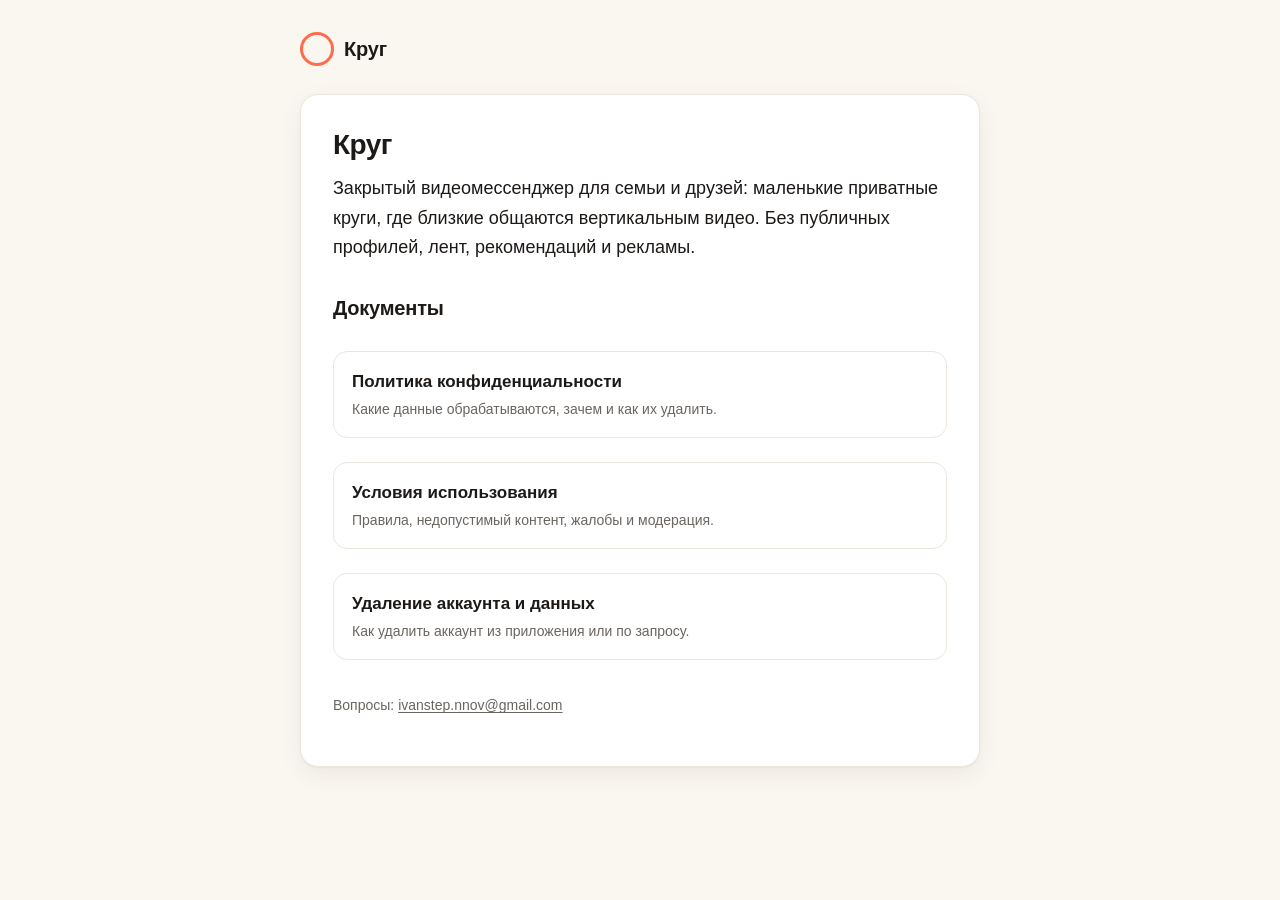
==== index.html @ ccc9c0a8 "site: юридика + инвайт-страница /join (404-трюк) для Круга Публичный user-site stptt.github.io: пере" ====
<!doctype html>
<html lang="ru">
  <head>
    <meta charset="utf-8" />
    <meta name="viewport" content="width=device-width, initial-scale=1" />
    <title>Круг — документы</title>
    <meta
      name="description"
      content="Круг — закрытый видеомессенджер для семьи и друзей. Политика конфиденциальности, условия использования и удаление аккаунта."
    />
    <meta name="robots" content="index, follow" />
    <link rel="stylesheet" href="style.css" />
  </head>
  <body>
    <main class="wrap">
      <span class="brand">
        <span class="brand__mark" aria-hidden="true"></span>
        <span class="brand__name">Круг</span>
      </span>

      <div class="card">
        <h1>Круг</h1>
        <p class="lead">
          Закрытый видеомессенджер для семьи и друзей: маленькие приватные круги, где близкие
          общаются вертикальным видео. Без публичных профилей, лент, рекомендаций и рекламы.
        </p>

        <h2>Документы</h2>
        <ul class="doc-links">
          <li>
            <a href="privacy.html">
              <div class="doc-title">Политика конфиденциальности</div>
              <div class="doc-desc">Какие данные обрабатываются, зачем и как их удалить.</div>
            </a>
          </li>
          <li>
            <a href="terms.html">
              <div class="doc-title">Условия использования</div>
              <div class="doc-desc">Правила, недопустимый контент, жалобы и модерация.</div>
            </a>
          </li>
          <li>
            <a href="delete-account.html">
              <div class="doc-title">Удаление аккаунта и данных</div>
              <div class="doc-desc">Как удалить аккаунт из приложения или по запросу.</div>
            </a>
          </li>
        </ul>

        <p class="foot">
          Вопросы: <a href="mailto:ivanstep.nnov@gmail.com">ivanstep.nnov@gmail.com</a>
        </p>
      </div>
    </main>
  </body>
</html>
---- style.css ----
/* Круг — публичные страницы (политика, условия, удаление аккаунта, приглашения).
   Палитра из приложения: фон #FAF6F0, акцент #FF6B4B. Светлая + тёмная тема. */

:root {
  --bg: #faf6f0;
  --surface: #ffffff;
  --text: #1c1917;
  --muted: #6b6560;
  --accent: #ff6b4b;
  --accent-strong: #e2543a;
  --border: #ece5db;
  --shadow: 0 1px 2px rgba(28, 25, 23, 0.04), 0 8px 24px rgba(28, 25, 23, 0.06);
}

@media (prefers-color-scheme: dark) {
  :root {
    --bg: #16130f;
    --surface: #201c17;
    --text: #f2ede6;
    --muted: #a8a09a;
    --accent: #ff7d5f;
    --accent-strong: #ff936f;
    --border: #322c25;
    --shadow: 0 1px 2px rgba(0, 0, 0, 0.3), 0 8px 24px rgba(0, 0, 0, 0.35);
  }
}

* {
  box-sizing: border-box;
}

html {
  -webkit-text-size-adjust: 100%;
}

body {
  margin: 0;
  background: var(--bg);
  color: var(--text);
  font-family: -apple-system, BlinkMacSystemFont, "Segoe UI", Roboto, "Helvetica Neue",
    Arial, "Noto Sans", sans-serif;
  font-size: 17px;
  line-height: 1.65;
  -webkit-font-smoothing: antialiased;
}

.wrap {
  max-width: 720px;
  margin: 0 auto;
  padding: 32px 20px 64px;
}

/* Шапка с названием */
.brand {
  display: inline-flex;
  align-items: center;
  gap: 10px;
  text-decoration: none;
  color: var(--text);
  margin-bottom: 28px;
}

.brand__mark {
  width: 34px;
  height: 34px;
  border-radius: 50%;
  border: 3px solid var(--accent);
  flex: 0 0 auto;
}

.brand__name {
  font-size: 20px;
  font-weight: 700;
  letter-spacing: -0.01em;
}

/* Карточка контента */
.card {
  background: var(--surface);
  border: 1px solid var(--border);
  border-radius: 18px;
  box-shadow: var(--shadow);
  padding: 32px 32px 36px;
}

@media (max-width: 560px) {
  body {
    font-size: 16px;
  }
  .wrap {
    padding: 24px 16px 48px;
  }
  .card {
    padding: 24px 20px 28px;
    border-radius: 14px;
  }
}

h1 {
  font-size: 28px;
  line-height: 1.25;
  letter-spacing: -0.02em;
  margin: 0 0 6px;
}

h2 {
  font-size: 20px;
  line-height: 1.3;
  letter-spacing: -0.01em;
  margin: 32px 0 10px;
}

.updated {
  color: var(--muted);
  font-size: 14px;
  margin: 0 0 8px;
}

.lead {
  font-size: 18px;
  color: var(--text);
}

p {
  margin: 12px 0;
}

a {
  color: var(--accent-strong);
  text-decoration: underline;
  text-underline-offset: 2px;
}

a:hover {
  color: var(--accent);
}

ul {
  margin: 12px 0;
  padding-left: 22px;
}

li {
  margin: 6px 0;
}

strong {
  font-weight: 650;
}

/* Таблица данных (политика) */
.table-scroll {
  overflow-x: auto;
  margin: 16px 0;
  border: 1px solid var(--border);
  border-radius: 12px;
}

table {
  border-collapse: collapse;
  width: 100%;
  font-size: 15px;
}

th,
td {
  text-align: left;
  padding: 10px 14px;
  border-bottom: 1px solid var(--border);
  vertical-align: top;
}

th {
  background: var(--bg);
  font-weight: 650;
  white-space: nowrap;
}

tr:last-child td {
  border-bottom: none;
}

/* Хаб-ссылки на главной */
.doc-links {
  list-style: none;
  padding: 0;
  margin: 24px 0 0;
  display: grid;
  gap: 12px;
}

.doc-links a {
  display: block;
  text-decoration: none;
  color: var(--text);
  background: var(--surface);
  border: 1px solid var(--border);
  border-radius: 14px;
  padding: 16px 18px;
  transition: border-color 0.15s ease, transform 0.05s ease;
}

.doc-links a:hover {
  border-color: var(--accent);
}

.doc-links a:active {
  transform: translateY(1px);
}

.doc-links .doc-title {
  font-weight: 650;
  font-size: 17px;
}

.doc-links .doc-desc {
  color: var(--muted);
  font-size: 14px;
  margin-top: 2px;
}

/* Подвал */
.foot {
  margin-top: 28px;
  color: var(--muted);
  font-size: 14px;
}

.foot a {
  color: var(--muted);
}

.back {
  display: inline-block;
  margin-bottom: 20px;
  font-size: 15px;
  text-decoration: none;
  color: var(--muted);
}

.back:hover {
  color: var(--accent);
}

/* Выделенный блок (например, «как удалить») */
.callout {
  background: var(--bg);
  border: 1px solid var(--border);
  border-radius: 12px;
  padding: 4px 18px;
  margin: 18px 0;
}

/* Кнопка-действие (страница приглашения /join) */
.cta {
  display: inline-block;
  margin: 8px 0 4px;
  padding: 14px 28px;
  border-radius: 999px;
  background: var(--accent);
  color: #fff;
  font-weight: 700;
  font-size: 17px;
  text-decoration: none;
}

.cta:hover {
  background: var(--accent-strong);
  color: #fff;
}
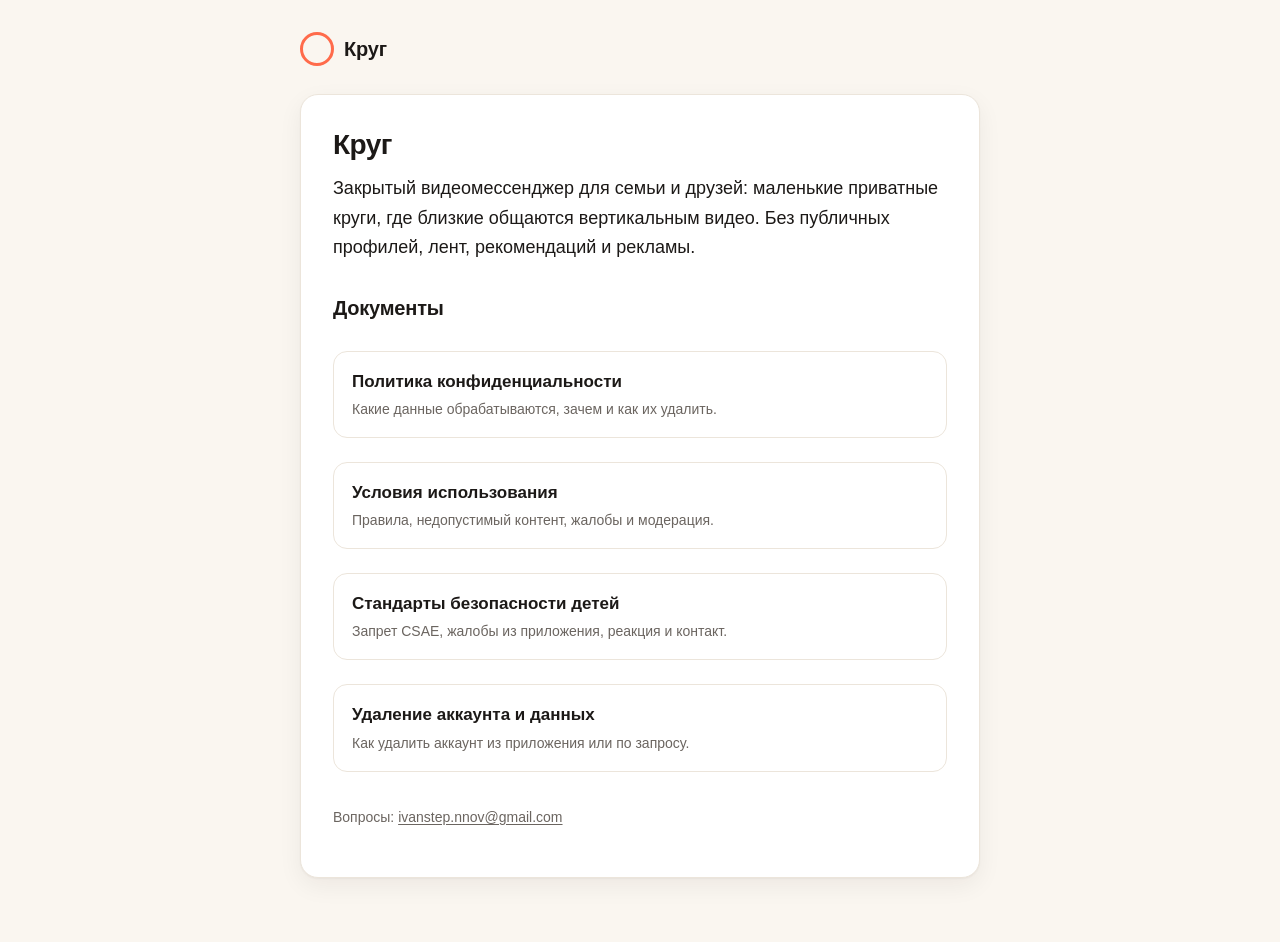
==== commit 39f7bcf0: "policy: страница «Стандарты безопасности детей» (требование Google Play CSAE) Google Play блокирует " ====
--- a/index.html
+++ b/index.html
@@ -40,6 +40,12 @@
             </a>
           </li>
           <li>
+            <a href="child-safety.html">
+              <div class="doc-title">Стандарты безопасности детей</div>
+              <div class="doc-desc">Запрет CSAE, жалобы из приложения, реакция и контакт.</div>
+            </a>
+          </li>
+          <li>
             <a href="delete-account.html">
               <div class="doc-title">Удаление аккаунта и данных</div>
               <div class="doc-desc">Как удалить аккаунт из приложения или по запросу.</div>
